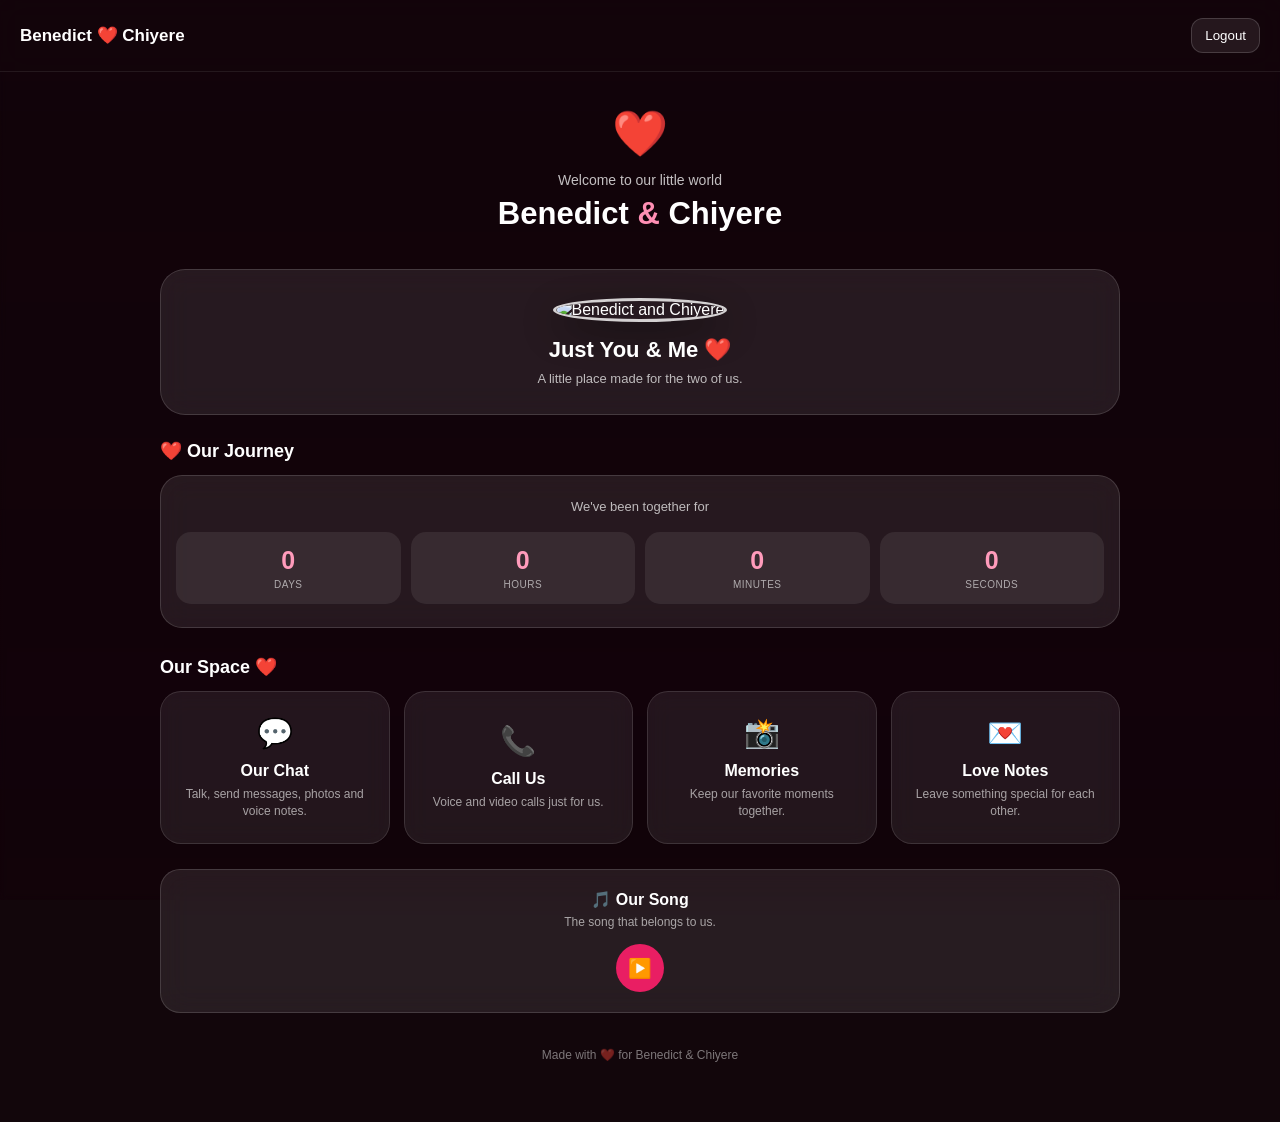
==== home.html @ 8e06e014 "Update home.html" ====
<!DOCTYPE html>
<html lang="en">
<head>
  <meta charset="UTF-8">
  <meta name="viewport" content="width=device-width, initial-scale=1.0">

  <title>Benedict & Chiyere ❤️</title>

  <style>
    * {
      margin: 0;
      padding: 0;
      box-sizing: border-box;
    }

    html {
      scroll-behavior: smooth;
    }

    body {
      min-height: 100vh;
      font-family: Arial, Helvetica, sans-serif;
      color: #fff;
      background: #12060b;
      overflow-x: hidden;
    }

    .background {
      position: fixed;
      inset: 0;
      background:
        linear-gradient(
          rgba(18, 3, 10, 0.70),
          rgba(18, 3, 10, 0.94)
        ),
        url("assets/images/IMG-20260713-WA0045.jpg") center/cover no-repeat;
      z-index: -2;
    }

    .blur {
      position: fixed;
      inset: 0;
      backdrop-filter: blur(3px);
      -webkit-backdrop-filter: blur(3px);
      z-index: -1;
    }

    /* =========================
       HEADER
    ========================= */

    header {
      width: 100%;
      padding: 18px 20px;
      display: flex;
      justify-content: space-between;
      align-items: center;
      position: sticky;
      top: 0;
      z-index: 50;
      background: rgba(20, 5, 12, 0.62);
      backdrop-filter: blur(15px);
      -webkit-backdrop-filter: blur(15px);
      border-bottom: 1px solid rgba(255,255,255,0.08);
    }

    .logo {
      font-weight: 700;
      font-size: 17px;
    }

    .logout-btn {
      border: 1px solid rgba(255,255,255,0.16);
      background: rgba(255,255,255,0.08);
      color: #fff;
      border-radius: 12px;
      padding: 9px 13px;
      cursor: pointer;
    }

    .logout-btn:hover {
      background: rgba(255,255,255,0.14);
    }

    /* =========================
       MAIN
    ========================= */

    main {
      width: 100%;
      max-width: 1000px;
      margin: auto;
      padding: 35px 20px 60px;
    }

    .welcome {
      text-align: center;
      margin-bottom: 35px;
      animation: fadeUp 0.8s ease;
    }

    .welcome-heart {
      font-size: 45px;
      animation: heartbeat 1.8s infinite;
      margin-bottom: 12px;
    }

    .welcome p {
      opacity: 0.75;
      font-size: 14px;
      margin-bottom: 7px;
    }

    .welcome h1 {
      font-size: 31px;
      line-height: 1.25;
    }

    .welcome h1 span {
      color: #ff8fb4;
    }

    /* =========================
       GLASS CARDS
    ========================= */

    .glass {
      background: rgba(255,255,255,0.09);
      border: 1px solid rgba(255,255,255,0.14);
      backdrop-filter: blur(15px);
      -webkit-backdrop-filter: blur(15px);
    }

    /* =========================
       COUPLE
    ========================= */

    .couple-card {
      padding: 28px 20px;
      text-align: center;
      border-radius: 25px;
      margin-bottom: 25px;
      animation: fadeUp 1s ease;
    }

    .couple-photo {
      width: 125px;
      height: 125px;
      border-radius: 50%;
      object-fit: cover;
      border: 3px solid rgba(255,255,255,0.8);
      box-shadow: 0 12px 35px rgba(0,0,0,0.4);
      margin-bottom: 15px;
    }

    .couple-card h2 {
      font-size: 22px;
      margin-bottom: 8px;
    }

    .couple-card p {
      opacity: 0.7;
      font-size: 13px;
    }

    /* =========================
       COUNTDOWN
    ========================= */

    .countdown-section {
      margin-bottom: 28px;
    }

    .section-title {
      font-size: 18px;
      margin-bottom: 13px;
    }

    .countdown-card {
      padding: 23px 15px;
      border-radius: 22px;
    }

    .countdown-subtitle {
      text-align: center;
      opacity: 0.7;
      font-size: 13px;
      margin-bottom: 18px;
    }

    .countdown {
      display: grid;
      grid-template-columns: repeat(4, 1fr);
      gap: 10px;
    }

    .time-box {
      text-align: center;
      padding: 14px 5px;
      border-radius: 15px;
      background: rgba(255,255,255,0.08);
    }

    .time-number {
      font-size: 25px;
      font-weight: 700;
      color: #ff9bbb;
    }

    .time-label {
      display: block;
      margin-top: 4px;
      font-size: 10px;
      opacity: 0.6;
      text-transform: uppercase;
      letter-spacing: 0.5px;
    }

    /* =========================
       FEATURES
    ========================= */

    .features-section {
      margin-top: 10px;
    }

    .features {
      display: grid;
      grid-template-columns: repeat(2, 1fr);
      gap: 14px;
    }

    .feature {
      padding: 24px 18px;
      border-radius: 21px;
      background: rgba(255,255,255,0.08);
      border: 1px solid rgba(255,255,255,0.12);
      color: #fff;
      text-decoration: none;
      transition: 0.25s ease;
      backdrop-filter: blur(12px);
      -webkit-backdrop-filter: blur(12px);
      cursor: pointer;
    }

    .feature:hover {
      transform: translateY(-3px);
      background: rgba(255,255,255,0.13);
    }

    .feature-icon {
      font-size: 29px;
      margin-bottom: 12px;
    }

    .feature h3 {
      font-size: 16px;
      margin-bottom: 6px;
    }

    .feature p {
      font-size: 12px;
      opacity: 0.6;
      line-height: 1.4;
    }

    /* =========================
       MUSIC
    ========================= */

    .music-card {
      margin-top: 25px;
      padding: 20px;
      border-radius: 20px;
      text-align: center;
    }

    .music-card h3 {
      font-size: 16px;
      margin-bottom: 6px;
    }

    .music-card p {
      font-size: 12px;
      opacity: 0.6;
      margin-bottom: 15px;
    }

    .music-controls {
      display: flex;
      justify-content: center;
      gap: 10px;
    }

    .music-controls button {
      border: none;
      border-radius: 50%;
      width: 48px;
      height: 48px;
      background: #e91e63;
      color: white;
      font-size: 19px;
      cursor: pointer;
    }

    /* =========================
       FEATURE PANELS
    ========================= */

    .feature-panel {
      display: none;
      margin-top: 25px;
      border-radius: 25px;
      overflow: hidden;
    }

    .feature-panel.active {
      display: block;
      animation: fadeUp 0.35s ease;
    }

    .panel-header {
      padding: 18px 20px;
      display: flex;
      align-items: center;
      justify-content: space-between;
      border-bottom: 1px solid rgba(255,255,255,0.08);
    }

    .panel-header h2 {
      font-size: 18px;
    }

    .close-panel {
      width: 35px;
      height: 35px;
      border: none;
      border-radius: 50%;
      background: rgba(255,255,255,0.10);
      color: white;
      cursor: pointer;
      font-size: 17px;
    }

    .panel-content {
      padding: 20px;
    }

    /* =========================
       CHAT
    ========================= */

    .chat-box {
      height: 500px;
      display: flex;
      flex-direction: column;
    }

    .messages {
      flex: 1;
      overflow-y: auto;
      padding: 15px;
      display: flex;
      flex-direction: column;
      gap: 9px;
    }

    .empty-chat {
      margin: auto;
      text-align: center;
      opacity: 0.5;
      line-height: 1.7;
      font-size: 13px;
    }

    .message-row {
      display: flex;
      width: 100%;
    }

    .message-row.mine {
      justify-content: flex-end;
    }

    .message-row.theirs {
      justify-content: flex-start;
    }

    .message-bubble {
      max-width: 78%;
      padding: 10px 13px;
      border-radius: 17px;
      background: rgba(255,255,255,0.10);
      word-break: break-word;
    }

    .mine .message-bubble {
      background: rgba(233,30,99,0.75);
      border-bottom-right-radius: 5px;
    }

    .theirs .message-bubble {
      border-bottom-left-radius: 5px;
    }

    .message-text {
      font-size: 14px;
      line-height: 1.45;
    }

    .message-time {
      display: block;
      font-size: 9px;
      opacity: 0.55;
      margin-top: 5px;
      text-align: right;
    }

    .message-photo {
      width: 100%;
      max-width: 250px;
      border-radius: 12px;
      display: block;
      cursor: pointer;
    }

    .chat-input-area {
      padding: 10px;
      border-top: 1px solid rgba(255,255,255,0.08);
    }

    .chat-input-row {
      display: flex;
      gap: 7px;
      align-items: center;
    }

    .chat-input {
      flex: 1;
      min-width: 0;
      padding: 12px 14px;
      border-radius: 16px;
      border: 1px solid rgba(255,255,255,0.12);
      background: rgba(255,255,255,0.07);
      color: white;
      outline: none;
    }

    .chat-input::placeholder {
      color: rgba(255,255,255,0.4);
    }

    .chat-button {
      width: 43px;
      height: 43px;
      flex-shrink: 0;
      border: none;
      border-radius: 50%;
      background: rgba(255,255,255,0.10);
      color: white;
      cursor: pointer;
      font-size: 17px;
    }

    .send-button {
      background: #e91e63;
    }

    #photoInput {
      display: none;
    }

    .chat-status {
      min-height: 17px;
      font-size: 11px;
      opacity: 0.65;
      padding-top: 4px;
    }

    /* =========================
       CALLS
    ========================= */

    .call-card {
      text-align: center;
      padding: 25px 15px;
    }

    .call-photo {
      width: 110px;
      height: 110px;
      object-fit: cover;
      border-radius: 50%;
      border: 3px solid rgba(255,255,255,0.7);
      margin-bottom: 15px;
    }

    .call-card h3 {
      margin-bottom: 7px;
    }

    .call-card p {
      font-size: 13px;
      opacity: 0.6;
      margin-bottom: 22px;
    }

    .call-buttons {
      display: flex;
      justify-content: center;
      gap: 12px;
      flex-wrap: wrap;
    }

    .call-button {
      border: none;
      padding: 13px 18px;
      border-radius: 15px;
      color: white;
      background: #e91e63;
      cursor: pointer;
      font-weight: 600;
    }

    .call-button.video {
      background: rgba(255,255,255,0.12);
    }

    .call-notice {
      margin-top: 18px;
      font-size: 12px;
      opacity: 0.55;
      line-height: 1.5;
    }

    /* =========================
       ACTIVE CALL UI
    ========================= */

    .video-container {
      position: relative;
      width: 100%;
      max-width: 600px;
      height: 350px;
      margin: 20px auto;
      border-radius: 20px;
      overflow: hidden;
      background: #050505;
      border: 1px solid rgba(255,255,255,0.12);
    }

    .remote-video {
      width: 100%;
      height: 100%;
      object-fit: cover;
      background: #050505;
    }

    .local-video {
      position: absolute;
      right: 12px;
      bottom: 12px;
      width: 120px;
      height: 160px;
      object-fit: cover;
      border-radius: 14px;
      background: #111;
      border: 2px solid rgba(255,255,255,0.8);
    }

    .active-call-controls {
      display: flex;
      justify-content: center;
      align-items: center;
      gap: 14px;
      margin-top: 18px;
    }

    .call-control {
      width: 52px;
      height: 52px;
      border: none;
      border-radius: 50%;
      background: rgba(255,255,255,0.12);
      color: white;
      font-size: 20px;
      cursor: pointer;
      transition: 0.2s ease;
    }

    .call-control:hover {
      transform: scale(1.05);
      background: rgba(255,255,255,0.18);
    }

    .call-control.end-call {
      background: #e53935;
      transform: rotate(135deg);
    }

    .incoming-call {
      margin-top: 25px;
      padding: 25px 18px;
      border-radius: 22px;
      background: rgba(233,30,99,0.14);
      border: 1px solid rgba(255,143,180,0.2);
      text-align: center;
    }

    .incoming-icon {
      font-size: 42px;
      margin-bottom: 10px;
      animation: heartbeat 1.2s infinite;
    }

    .incoming-call h3 {
      margin-bottom: 7px;
    }

    .incoming-call p {
      font-size: 13px;
      opacity: 0.65;
      margin-bottom: 20px;
    }

    .incoming-buttons {
      display: flex;
      justify-content: center;
      gap: 10px;
      flex-wrap: wrap;
    }

    .call-button.reject {
      background: #b71c1c;
    }

    .call-status-active {
      color: #ff9bbb;
      font-weight: 600;
    }

    @media (max-width: 430px) {
      .video-container {
        height: 280px;
      }

      .local-video {
        width: 90px;
        height: 120px;
      }
    }

    /* =========================
       MEMORIES
    ========================= */

    .memory-grid {
      display: grid;
      grid-template-columns: repeat(2, 1fr);
      gap: 10px;
    }

    .memory-placeholder {
      min-height: 150px;
      border-radius: 17px;
      background: rgba(255,255,255,0.07);
      border: 1px dashed rgba(255,255,255,0.16);
      display: flex;
      align-items: center;
      justify-content: center;
      text-align: center;
      padding: 15px;
      font-size: 12px;
      opacity: 0.65;
    }

    /* =========================
       LOVE NOTES
    ========================= */

    .love-note {
      padding: 25px;
      border-radius: 20px;
      background: rgba(233,30,99,0.14);
      border: 1px solid rgba(255,143,180,0.18);
      text-align: center;
      line-height: 1.7;
    }

    .love-note .big-heart {
      font-size: 35px;
      margin-bottom: 10px;
    }

    .love-note p {
      font-size: 14px;
      opacity: 0.85;
    }

    .love-note small {
      display: block;
      margin-top: 15px;
      opacity: 0.55;
    }

    /* =========================
       FOOTER
    ========================= */

    footer {
      text-align: center;
      margin-top: 35px;
      font-size: 12px;
      opacity: 0.45;
    }

    /* =========================
       HEARTS
    ========================= */

    .heart {
      position: fixed;
      bottom: -30px;
      pointer-events: none;
      opacity: 0;
      animation: floatHeart 8s linear infinite;
      z-index: -1;
    }

    .heart.one {
      left: 8%;
    }

    .heart.two {
      left: 35%;
      animation-delay: 3s;
    }

    .heart.three {
      left: 70%;
      animation-delay: 5s;
    }

    .heart.four {
      left: 88%;
      animation-delay: 1.5s;
    }

    @keyframes heartbeat {
      0%, 100% {
        transform: scale(1);
      }

      50% {
        transform: scale(1.12);
      }
    }

    @keyframes fadeUp {
      from {
        opacity: 0;
        transform: translateY(20px);
      }

      to {
        opacity: 1;
        transform: translateY(0);
      }
    }

    @keyframes floatHeart {
      0% {
        transform: translateY(0) scale(0.7);
        opacity: 0;
      }

      15% {
        opacity: 0.5;
      }

      80% {
        opacity: 0.25;
      }

      100% {
        transform: translateY(-110vh) scale(1.3);
        opacity: 0;
      }
    }

    @media (min-width: 700px) {
      .features {
        grid-template-columns: repeat(4, 1fr);
      }

      .memory-grid {
        grid-template-columns: repeat(3, 1fr);
      }
    }

    @media (max-width: 430px) {
      main {
        padding: 28px 14px 50px;
      }

      .countdown {
        gap: 7px;
      }

      .time-number {
        font-size: 21px;
      }

      .welcome h1 {
        font-size: 27px;
      }

      .chat-box {
        height: 470px;
      }

      .message-bubble {
        max-width: 85%;
      }
    }
  </style>
</head>

<body>

  <div class="background"></div>
  <div class="blur"></div>

  <!-- Floating hearts -->
  <div class="heart one">❤️</div>
  <div class="heart two">💕</div>
  <div class="heart three">💗</div>
  <div class="heart four">❤️</div>

  <!-- =========================
       HEADER
  ========================== -->

  <header>

    <div class="logo">
      Benedict ❤️ Chiyere
    </div>

    <button
      class="logout-btn"
      id="logoutBtn"
    >
      Logout
    </button>

  </header>

  <main>

    <!-- =========================
         WELCOME
    ========================== -->

    <section class="welcome">

      <div class="welcome-heart">
        ❤️
      </div>

      <p>
        Welcome to our little world
      </p>

      <h1>
        Benedict <span>&</span> Chiyere
      </h1>

    </section>

    <!-- =========================
         COUPLE CARD
    ========================== -->

    <section class="couple-card glass">

      <img
        src="assets/images/couple.jpg"
        alt="Benedict and Chiyere"
        class="couple-photo"
      >

      <h2>
        Just You & Me ❤️
      </h2>

      <p>
        A little place made for the two of us.
      </p>

    </section>

    <!-- =========================
         COUNTDOWN
    ========================== -->

    <section class="countdown-section">

      <h2 class="section-title">
        ❤️ Our Journey
      </h2>

      <div class="countdown-card glass">

        <p class="countdown-subtitle">
          We've been together for
        </p>

        <div class="countdown">

          <div class="time-box">
            <span
              class="time-number"
              id="days"
            >0</span>

            <span class="time-label">
              Days
            </span>
          </div>

          <div class="time-box">
            <span
              class="time-number"
              id="hours"
            >0</span>

            <span class="time-label">
              Hours
            </span>
          </div>

          <div class="time-box">
            <span
              class="time-number"
              id="minutes"
            >0</span>

            <span class="time-label">
              Minutes
            </span>
          </div>

          <div class="time-box">
            <span
              class="time-number"
              id="seconds"
            >0</span>

            <span class="time-label">
              Seconds
            </span>
          </div>

        </div>

      </div>

    </section>

    <!-- =========================
         FEATURES
    ========================== -->

    <section class="features-section">

      <h2 class="section-title">
        Our Space ❤️
      </h2>

      <div class="features">

        <!-- CHAT -->

        <button
          class="feature"
          data-panel="chatPanel"
        >

          <div class="feature-icon">
            💬
          </div>

          <h3>
            Our Chat
          </h3>

          <p>
            Talk, send messages, photos and voice notes.
          </p>

        </button>

        <!-- CALL -->

        <button
          class="feature"
          data-panel="callPanel"
        >

          <div class="feature-icon">
            📞
          </div>

          <h3>
            Call Us
          </h3>

          <p>
            Voice and video calls just for us.
          </p>

        </button>

        <!-- MEMORIES -->

        <button
          class="feature"
          data-panel="memoriesPanel"
        >

          <div class="feature-icon">
            📸
          </div>

          <h3>
            Memories
          </h3>

          <p>
            Keep our favorite moments together.
          </p>

        </button>

        <!-- LOVE NOTES -->

        <button
          class="feature"
          data-panel="lovePanel"
        >

          <div class="feature-icon">
            💌
          </div>

          <h3>
            Love Notes
          </h3>

          <p>
            Leave something special for each other.
          </p>

        </button>

      </div>

    </section>

    <!-- =========================
         CHAT PANEL
    ========================== -->

    <section
      class="feature-panel glass"
      id="chatPanel"
    >

      <div class="panel-header">

        <h2>
          💬 Benedict ❤️ Chiyere
        </h2>

        <button
          class="close-panel"
          data-close="chatPanel"
        >
          ✕
        </button>

      </div>

      <div class="panel-content">

        <div class="chat-box">

          <div
            class="messages"
            id="messages"
          >

            <div
              class="empty-chat"
              id="emptyChat"
            >
              ❤️<br>
              This is your little space.<br>
              Send your first message.
            </div>

          </div>

          <div class="chat-input-area">

            <div class="chat-input-row">

              <button
                class="chat-button"
                id="photoBtn"
                title="Send photo"
              >
                📷
              </button>

              <input
                type="file"
                id="photoInput"
                accept="image/*"
              >

              <input
                class="chat-input"
                id="messageInput"
                type="text"
                placeholder="Write something..."
                autocomplete="off"
              >

              <button
                class="chat-button send-button"
                id="sendBtn"
              >
                ➤
              </button>

            </div>

            <div
              class="chat-status"
              id="chatStatus"
            ></div>

          </div>

        </div>

      </div>

    </section>

    <!-- =========================
         CALL PANEL
    ========================== -->

    <section
      class="feature-panel glass"
      id="callPanel"
    >

      <div class="panel-header">

        <h2>
          📞 Our Calls
        </h2>

        <button
          class="close-panel"
          data-close="callPanel"
          type="button"
        >
          ✕
        </button>

      </div>

      <div class="panel-content">

        <div class="call-card">

          <img
            src="assets/images/couple.jpg"
            class="call-photo"
            id="callPhoto"
            alt="Benedict and Chiyere"
          >

          <h3 id="callTitle">
            Just You & Me ❤️
          </h3>

          <p id="callStatus">
            Start a private call.
          </p>

          <!-- CALL BUTTONS -->

          <div
            class="call-buttons"
            id="startCallButtons"
          >

            <button
              class="call-button"
              id="voiceCallBtn"
              type="button"
            >
              📞 Voice Call
            </button>

            <button
              class="call-button video"
              id="videoCallBtn"
              type="button"
            >
              📹 Video Call
            </button>

          </div>

          <!-- =========================
               VIDEO AREA
          ========================== -->

          <div
            class="video-container"
            id="videoContainer"
            style="display:none;"
          >

            <video
              id="remoteVideo"
              class="remote-video"
              autoplay
              playsinline
            ></video>

            <video
              id="localVideo"
              class="local-video"
              autoplay
              muted
              playsinline
            ></video>

          </div>

          <!-- Remote audio for voice calls -->

          <audio
            id="remoteAudio"
            autoplay
          ></audio>

          <!-- =========================
               ACTIVE CALL CONTROLS
          ========================== -->

          <div
            class="active-call-controls"
            id="activeCallControls"
            style="display:none;"
          >

            <button
              class="call-control"
              id="muteCallBtn"
              type="button"
            >
              🎤
            </button>

            <button
              class="call-control"
              id="cameraCallBtn"
              type="button"
            >
              📹
            </button>

            <button
              class="call-control end-call"
              id="endCallBtn"
              type="button"
            >
              ☎️
            </button>

          </div>

          <!-- =========================
               INCOMING CALL
          ========================== -->

          <div
            class="incoming-call"
            id="incomingCall"
            style="display:none;"
          >

            <div class="incoming-icon">
              📞
            </div>

            <h3>
              Incoming Call ❤️
            </h3>

            <p id="incomingCallText">
              Someone is calling you...
            </p>

            <div class="incoming-buttons">

              <button
                class="call-button"
                id="answerCallBtn"
                type="button"
              >
                ✅ Answer
              </button>

              <button
                class="call-button reject"
                id="rejectCallBtn"
                type="button"
              >
                ❌ Reject
              </button>

            </div>

          </div>

          <div
            class="call-notice"
            id="callNotice"
          >
            Calls use your microphone and, for video,
            your camera. Your browser will ask for permission.
          </div>

        </div>

      </div>

    </section>

    <!-- =========================
         MEMORIES PANEL
    ========================== -->

    <section
      class="feature-panel glass"
      id="memoriesPanel"
    >

      <div class="panel-header">

        <h2>
          📸 Our Memories
        </h2>

        <button
          class="close-panel"
          data-close="memoriesPanel"
        >
          ✕
        </button>

      </div>

      <div class="panel-content">

        <div class="memory-grid">

          <div class="memory-placeholder">
            📸<br><br>
            Your first memory
          </div>

          <div class="memory-placeholder">
            ❤️<br><br>
            A beautiful moment
          </div>

          <div class="memory-placeholder">
            🥰<br><br>
            Our favorite day
          </div>

        </div>

      </div>

    </section>

    <!-- =========================
         LOVE NOTES PANEL
    ========================== -->

    <section
      class="feature-panel glass"
      id="lovePanel"
    >

      <div class="panel-header">

        <h2>
          💌 Love Notes
        </h2>

        <button
          class="close-panel"
          data-close="lovePanel"
        >
          ✕
        </button>

      </div>

      <div class="panel-content">

        <div class="love-note">

          <div class="big-heart">
            ❤️
          </div>

          <p>
            "Whatever happens, I want you to know
            that meeting you and sharing this bond
            with you means something special to me."
          </p>

          <small>
            — Benedict ❤️
          </small>

        </div>

      </div>

    </section>

    <!-- =========================
         MUSIC
    ========================== -->

    <section class="music-card glass">

      <h3>
        🎵 Our Song
      </h3>

      <p>
        The song that belongs to us.
      </p>

      <div class="music-controls">

        <button
          id="musicBtn"
          type="button"
        >
          ▶️
        </button>

      </div>

      <audio
        id="ourSong"
        loop
      >

        <source
          src="Runtown-Mad-Over-You-(TrendySongz.com).mp3"
          type="audio/mpeg"
        >

      </audio>

    </section>

    <footer>
      Made with ❤️ for Benedict & Chiyere
    </footer>

  </main>

  <!-- External JavaScript -->
  <script type="module" src="./home.js"></script>

</body>
        </html>
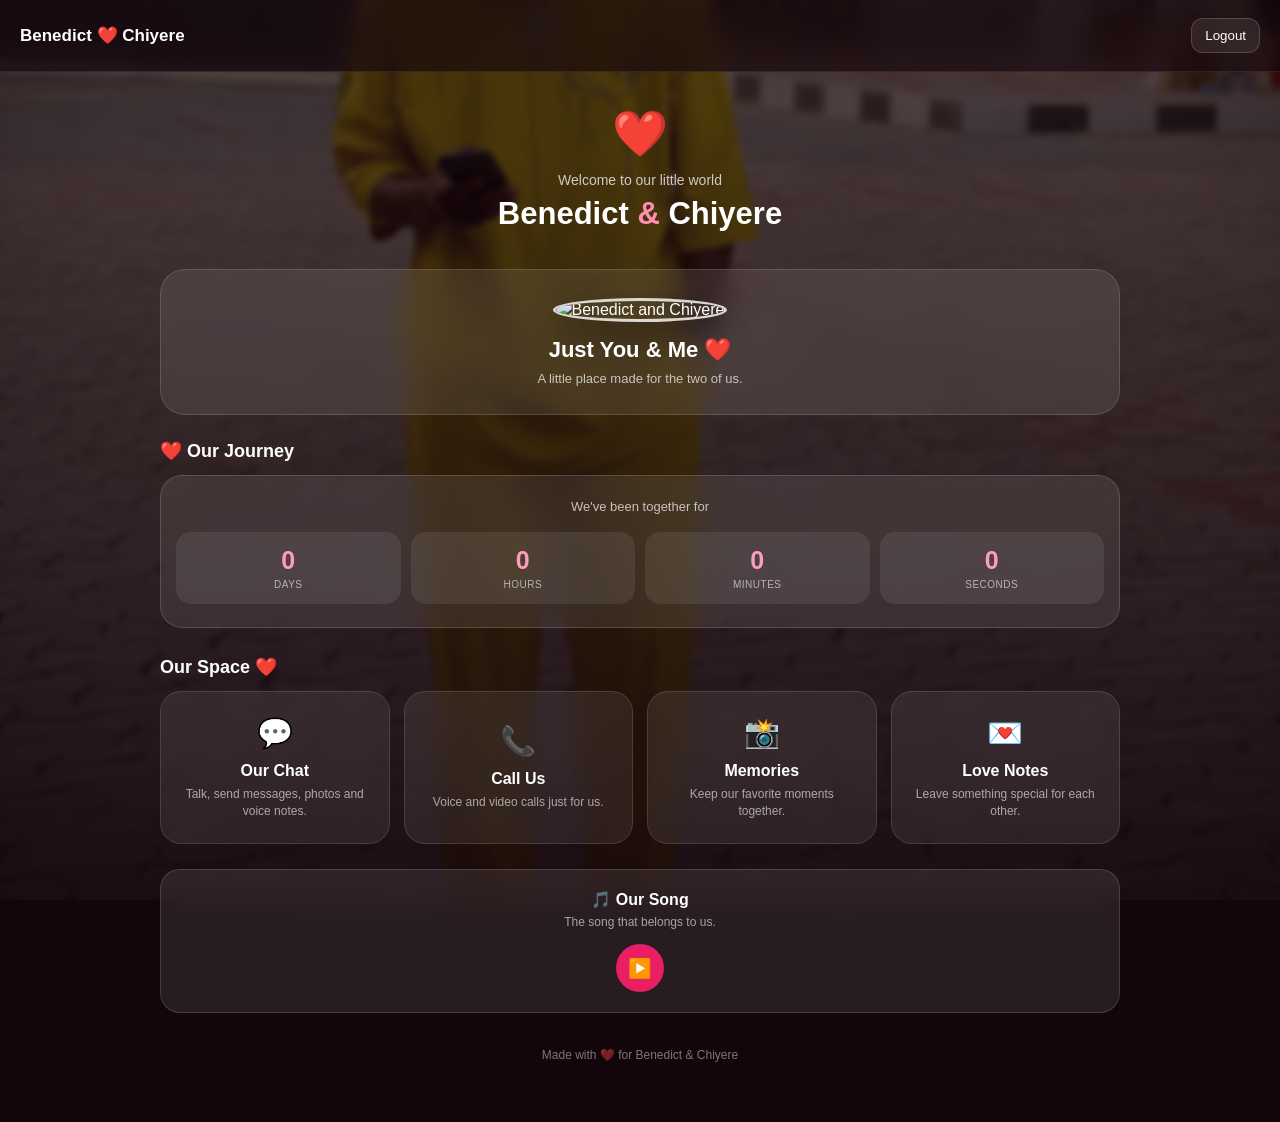
==== commit f277b7b9: "Update home.html" ====
--- a/home.html
+++ b/home.html
@@ -33,7 +33,7 @@
           rgba(18, 3, 10, 0.70),
           rgba(18, 3, 10, 0.94)
         ),
-        url("assets/images/IMG-20260713-WA0045.jpg") center/cover no-repeat;
+        url("file_000000007cc072469934e267ebe410b2.png") center/cover no-repeat;
       z-index: -2;
     }
 
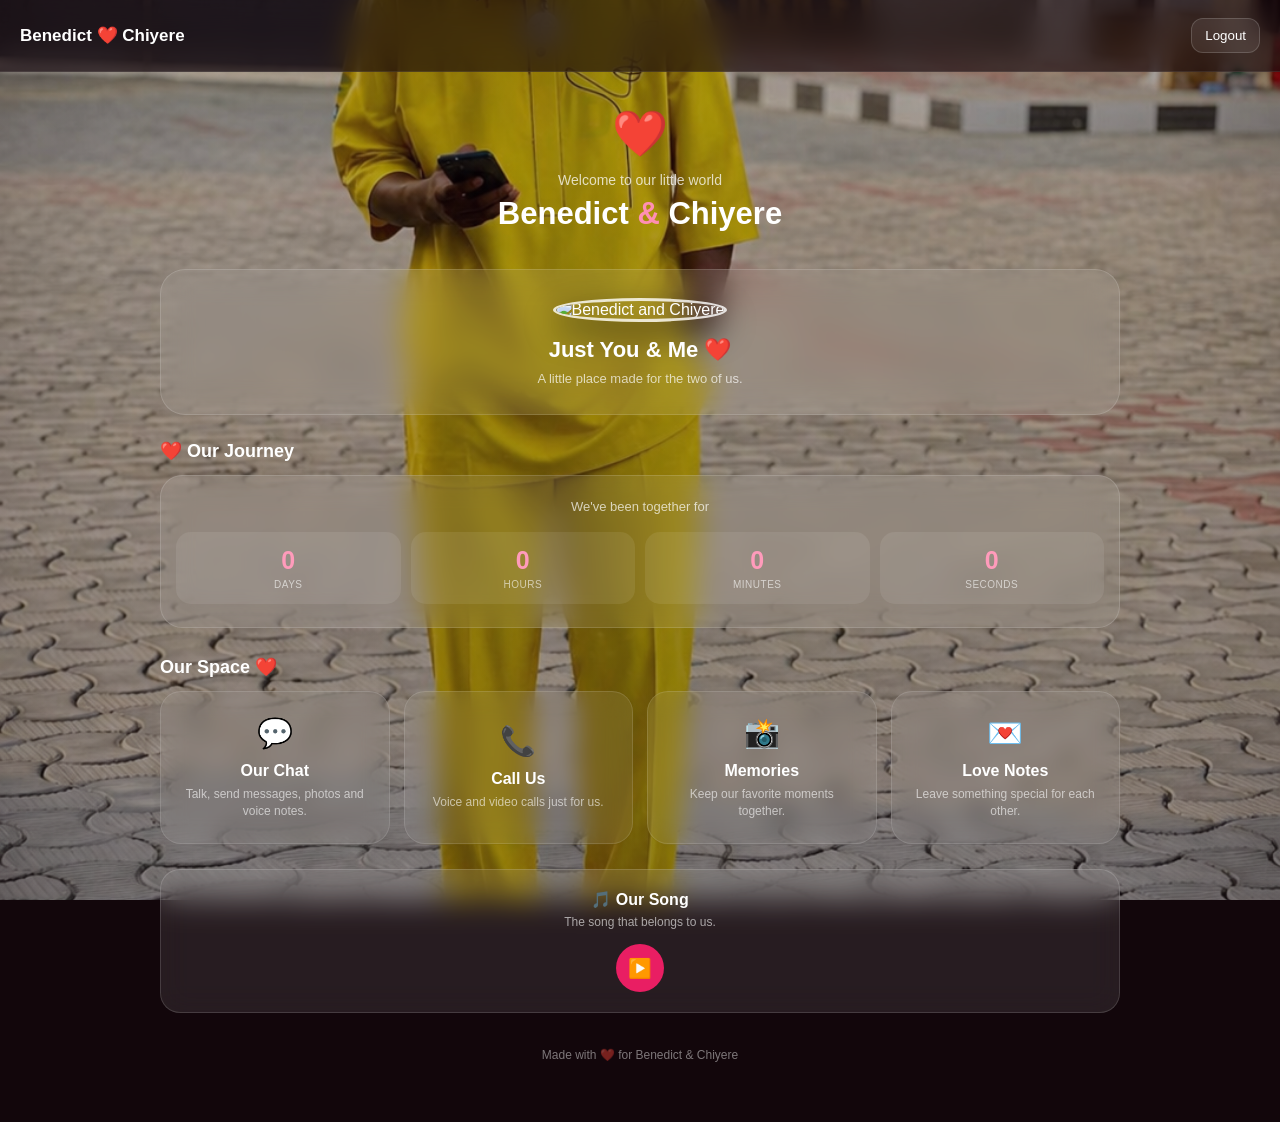
==== commit d97da7a2: "Update home.html" ====
--- a/home.html
+++ b/home.html
@@ -26,24 +26,20 @@
     }
 
     .background {
-      position: fixed;
-      inset: 0;
-      background:
-        linear-gradient(
-          rgba(18, 3, 10, 0.70),
-          rgba(18, 3, 10, 0.94)
-        ),
-        url("file_000000007cc072469934e267ebe410b2.png") center/cover no-repeat;
-      z-index: -2;
-    }
-
-    .blur {
-      position: fixed;
-      inset: 0;
-      backdrop-filter: blur(3px);
-      -webkit-backdrop-filter: blur(3px);
-      z-index: -1;
-    }
+  position: fixed;
+  inset: 0;
+  background:
+    linear-gradient(
+      rgba(20, 3, 10, 0.30),
+      rgba(20, 3, 10, 0.40)
+    ),
+    url("file_000000007cc072469934e267ebe410b2.png") center/cover no-repeat;
+  z-index: -2;
+}
+
+.blur {
+  display: none;
+}
 
     /* =========================
        HEADER
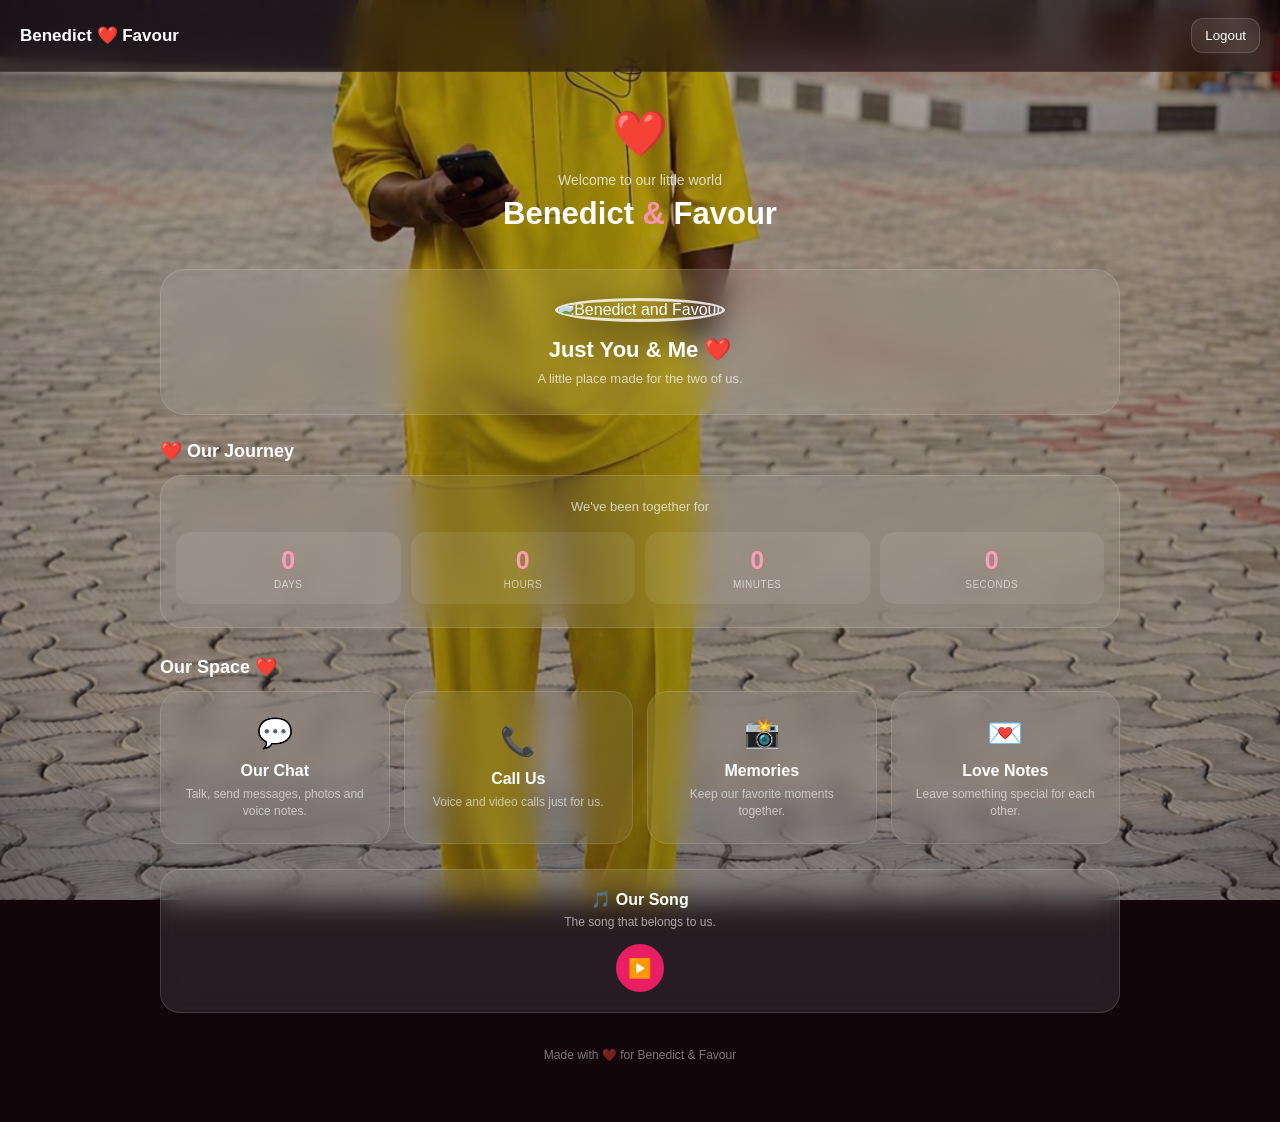
==== commit e3575300: "Update home.html" ====
--- a/home.html
+++ b/home.html
@@ -4,7 +4,7 @@
   <meta charset="UTF-8">
   <meta name="viewport" content="width=device-width, initial-scale=1.0">
 
-  <title>Benedict & Chiyere ❤️</title>
+  <title>Benedict & favour ❤️</title>
 
   <style>
     * {
@@ -840,7 +840,7 @@
   <header>
 
     <div class="logo">
-      Benedict ❤️ Chiyere
+      Benedict ❤️ Favour
     </div>
 
     <button
@@ -869,7 +869,7 @@
       </p>
 
       <h1>
-        Benedict <span>&</span> Chiyere
+        Benedict <span>&</span> Favour
       </h1>
 
     </section>
@@ -882,7 +882,7 @@
 
       <img
         src="assets/images/couple.jpg"
-        alt="Benedict and Chiyere"
+        alt="Benedict and Favour"
         class="couple-photo"
       >
 
@@ -1076,7 +1076,7 @@
       <div class="panel-header">
 
         <h2>
-          💬 Benedict ❤️ Chiyere
+          💬 Benedict ❤️ Favour
         </h2>
 
         <button
@@ -1490,7 +1490,7 @@
     </section>
 
     <footer>
-      Made with ❤️ for Benedict & Chiyere
+      Made with ❤️ for Benedict & Favour
     </footer>
 
   </main>
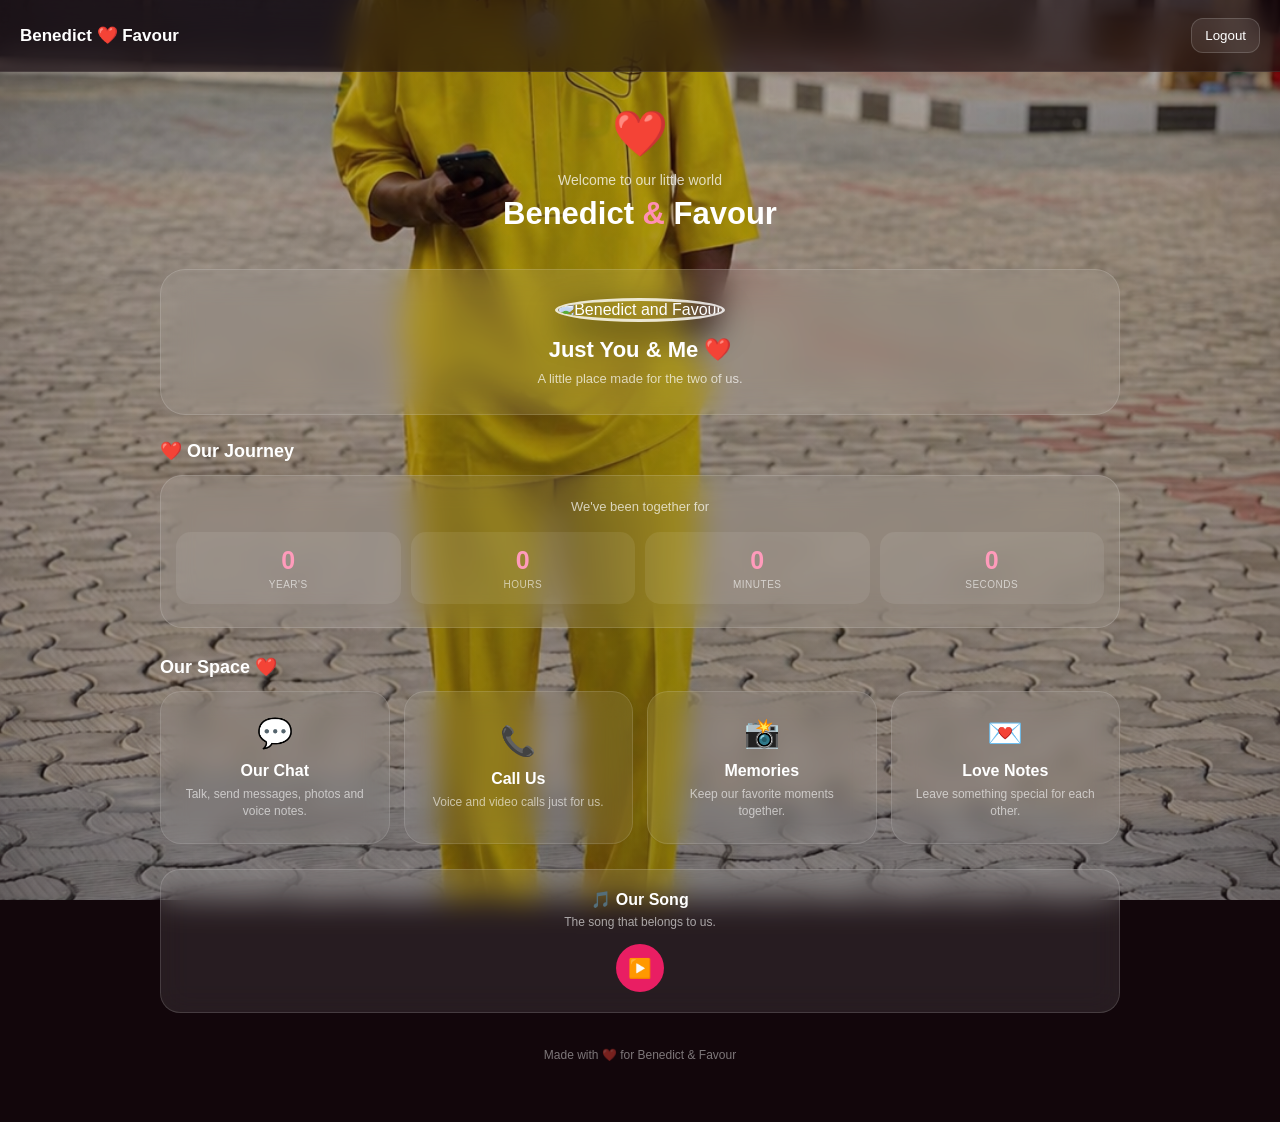
==== commit 88d67521: "Update home.html" ====
--- a/home.html
+++ b/home.html
@@ -921,7 +921,7 @@
             >0</span>
 
             <span class="time-label">
-              Days
+              year's
             </span>
           </div>
 
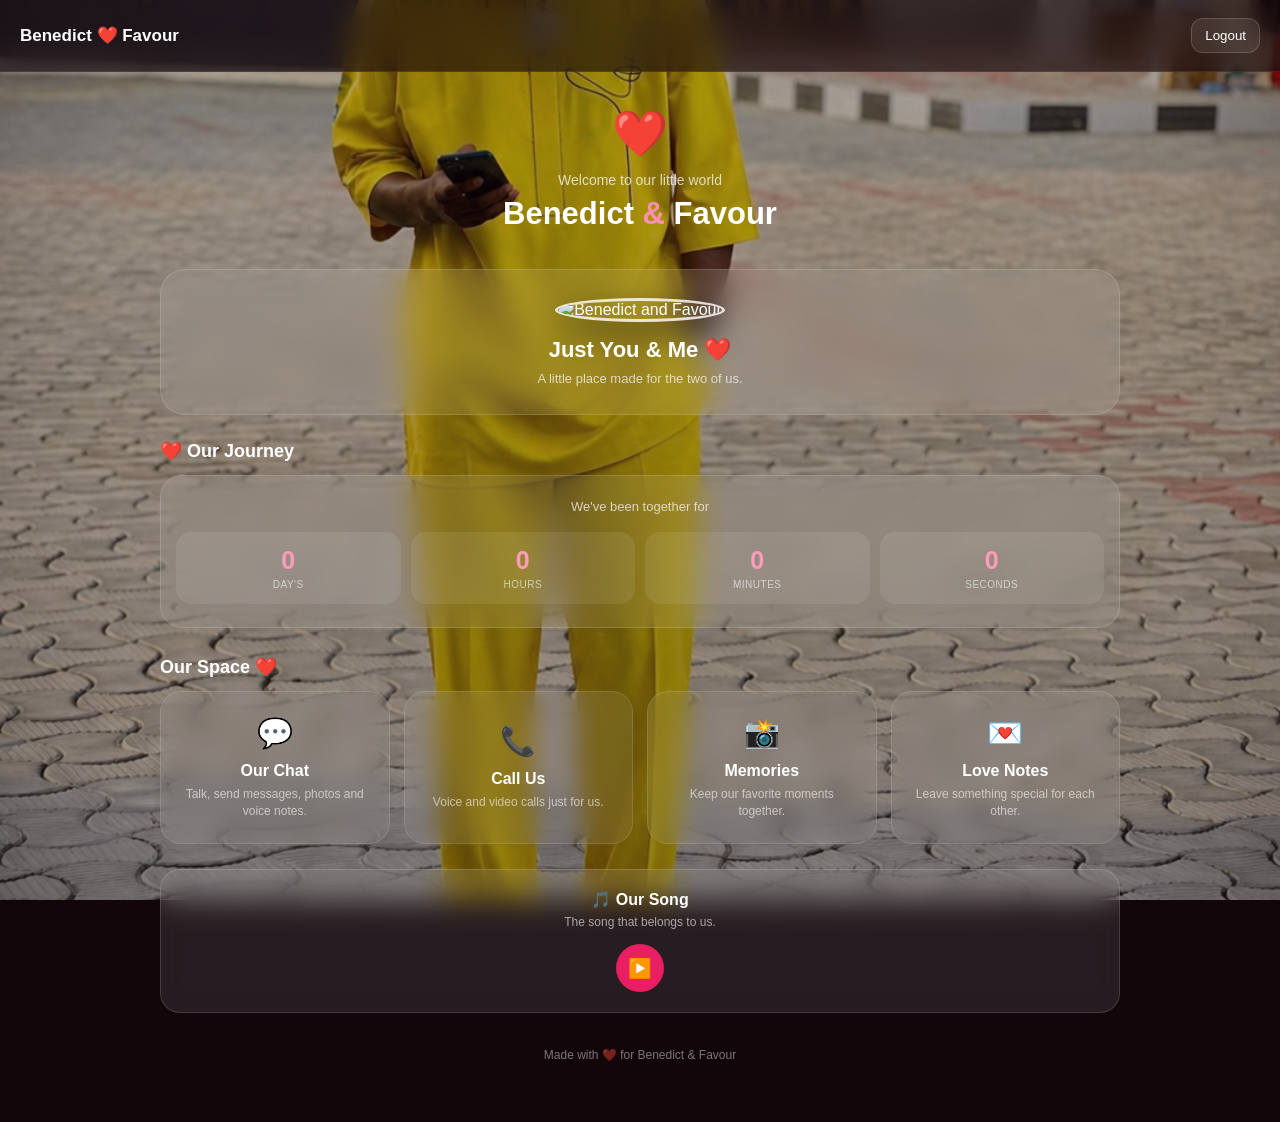
==== commit b68513e4: "Update home.html" ====
--- a/home.html
+++ b/home.html
@@ -921,7 +921,7 @@
             >0</span>
 
             <span class="time-label">
-              year's
+              Day's
             </span>
           </div>
 
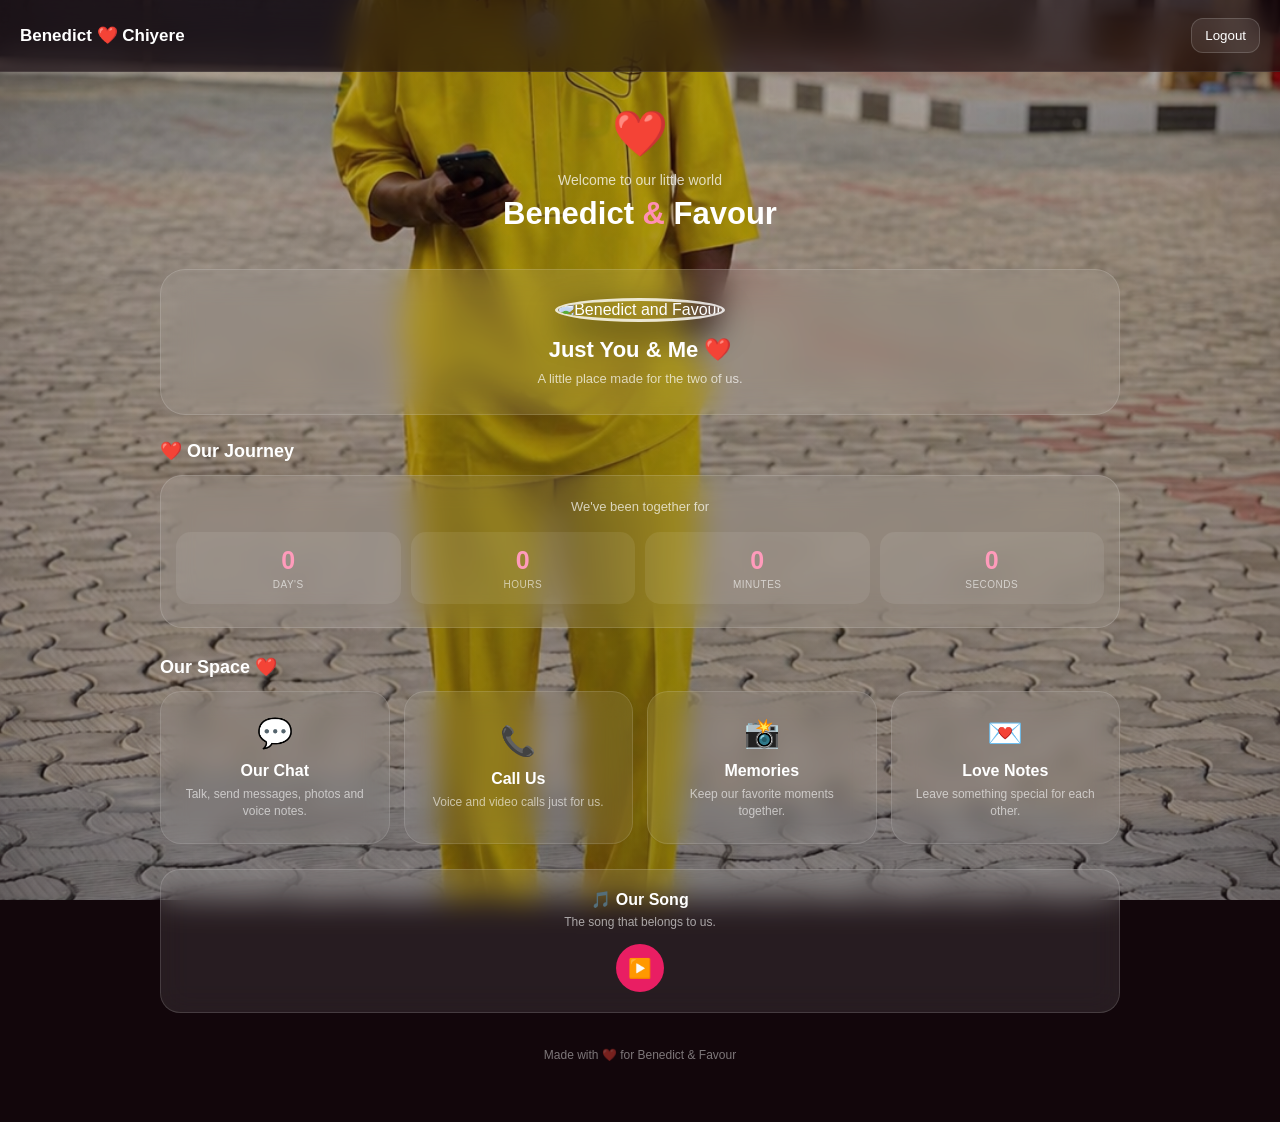
==== commit ff63d2dd: "Update home.html" ====
--- a/home.html
+++ b/home.html
@@ -4,7 +4,7 @@
   <meta charset="UTF-8">
   <meta name="viewport" content="width=device-width, initial-scale=1.0">
 
-  <title>Benedict & favour ❤️</title>
+  <title>Benedict & Chiyere ❤️</title>
 
   <style>
     * {
@@ -840,7 +840,8 @@
   <header>
 
     <div class="logo">
-      Benedict ❤️ Favour
+      Benedict ❤️ Chiyere
+    
     </div>
 
     <button
@@ -1076,7 +1077,7 @@
       <div class="panel-header">
 
         <h2>
-          💬 Benedict ❤️ Favour
+          💬 Benedict & Chiyere
         </h2>
 
         <button
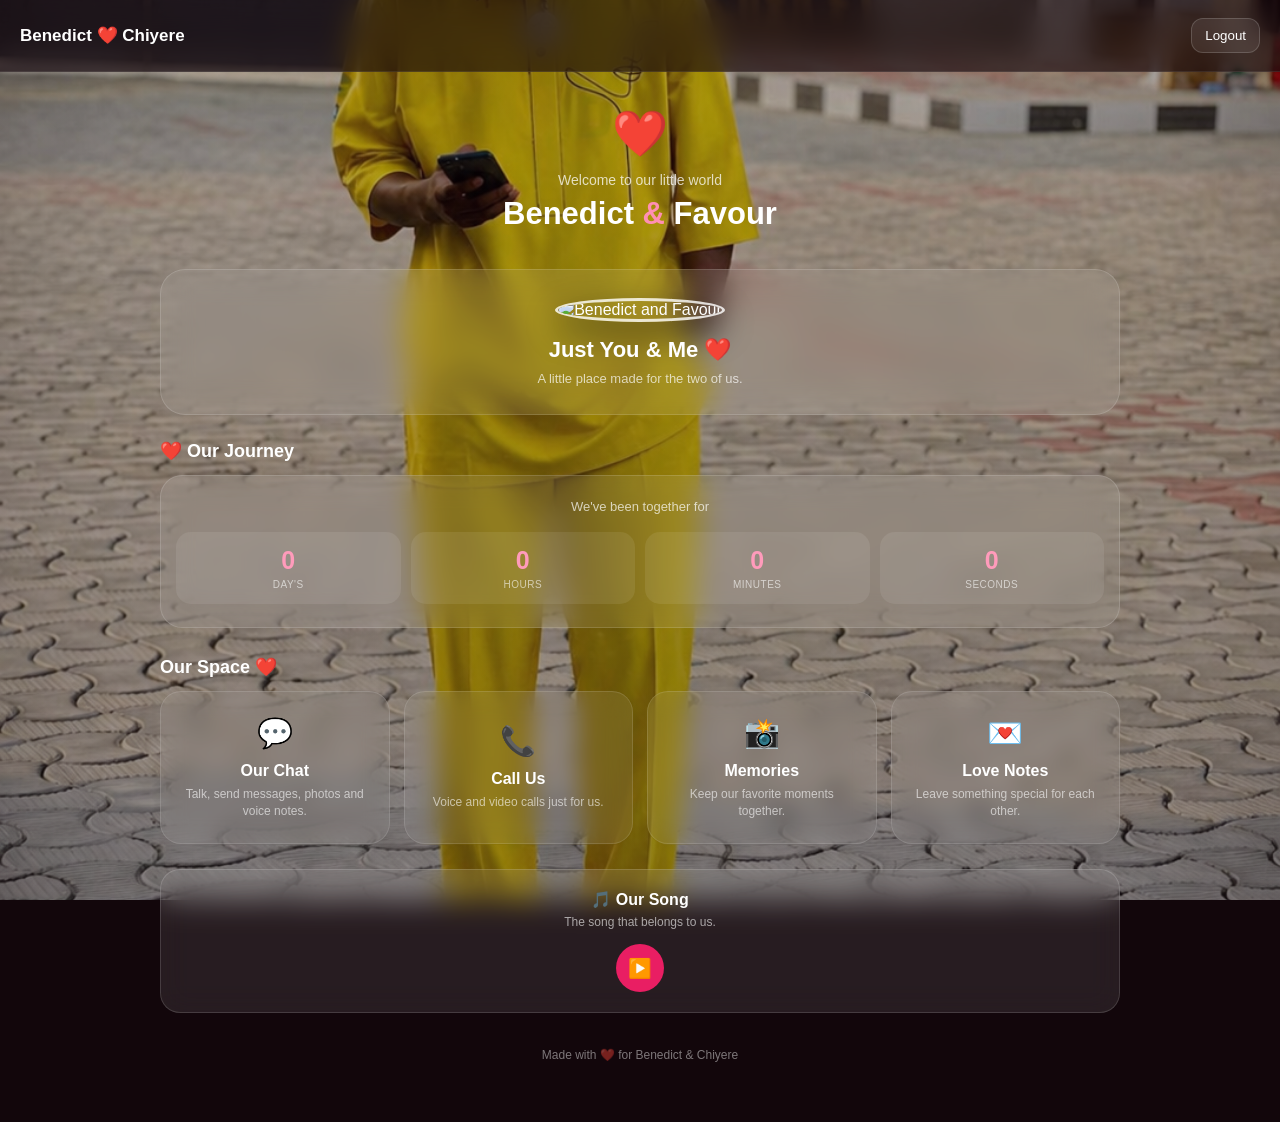
==== commit a19fa9d0: "Update home.html" ====
--- a/home.html
+++ b/home.html
@@ -1491,7 +1491,7 @@
     </section>
 
     <footer>
-      Made with ❤️ for Benedict & Favour
+      Made with ❤️ for Benedict & Chiyere
     </footer>
 
   </main>
